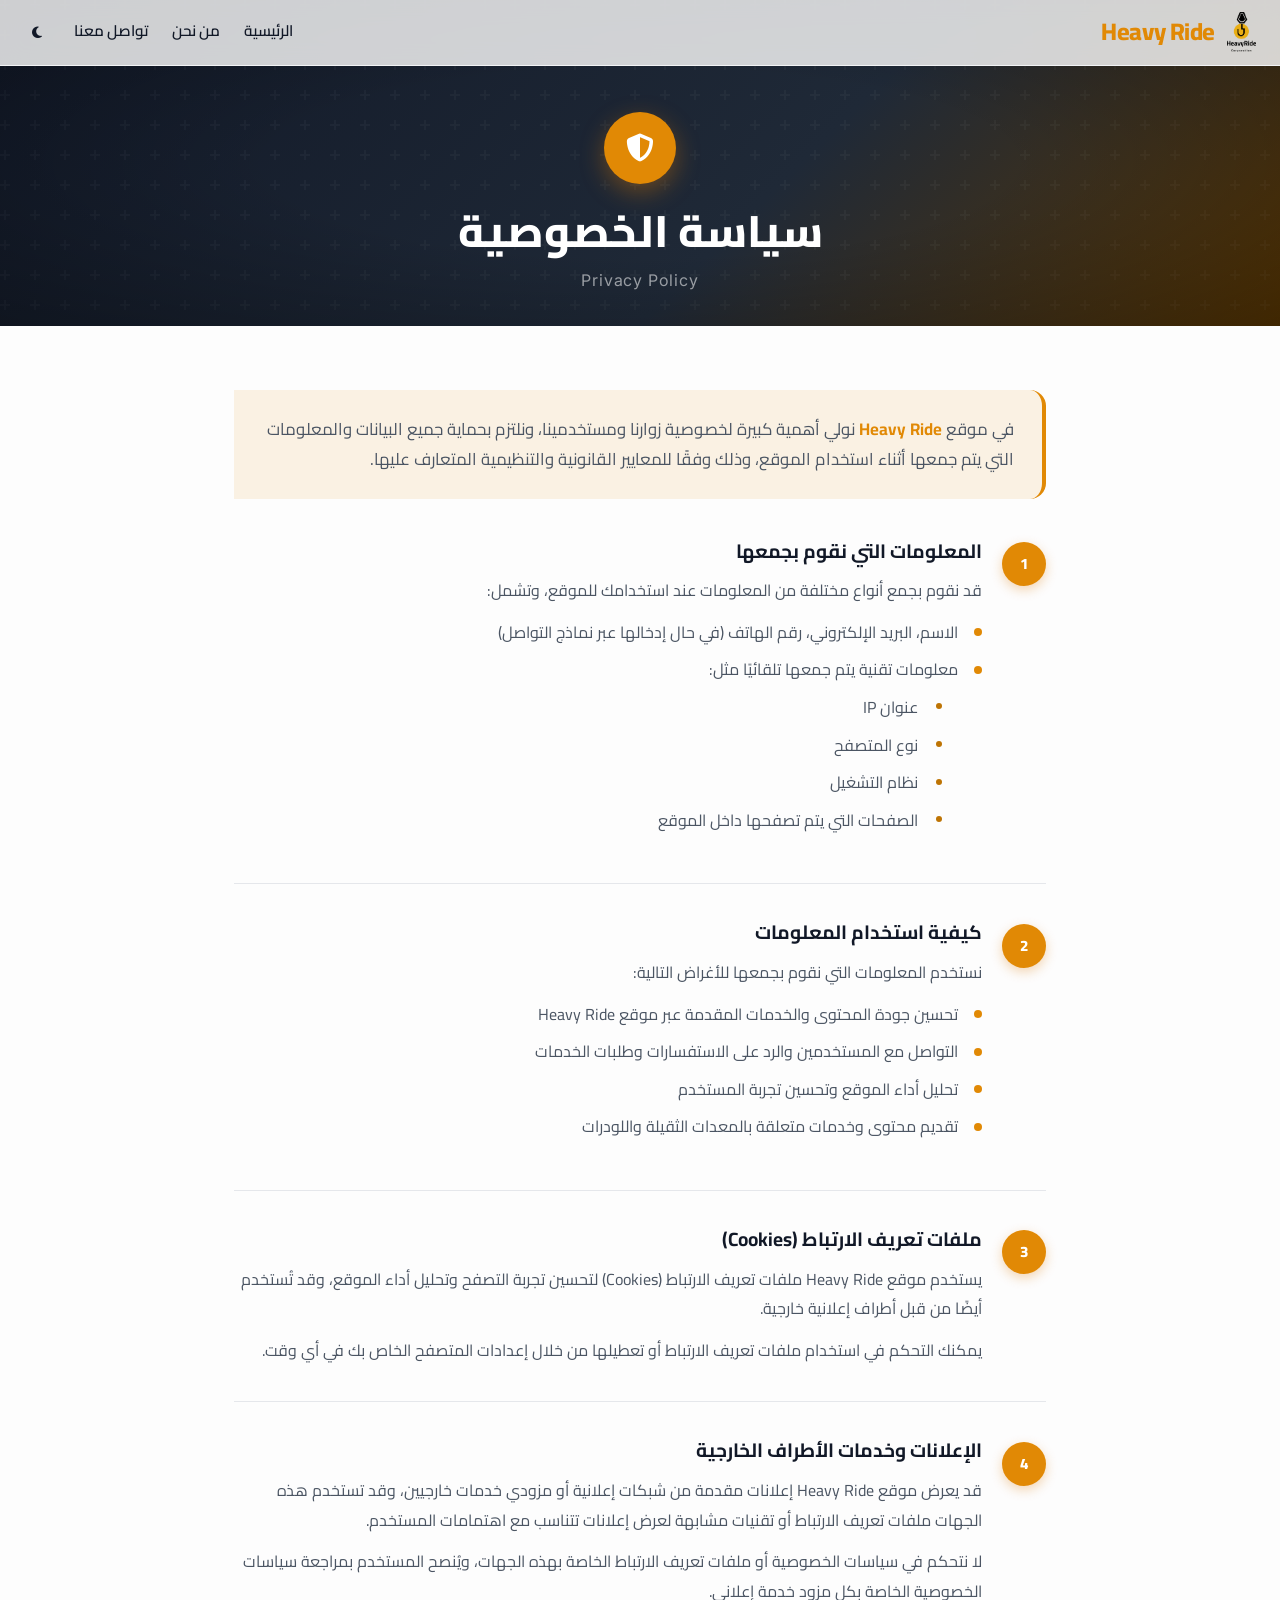
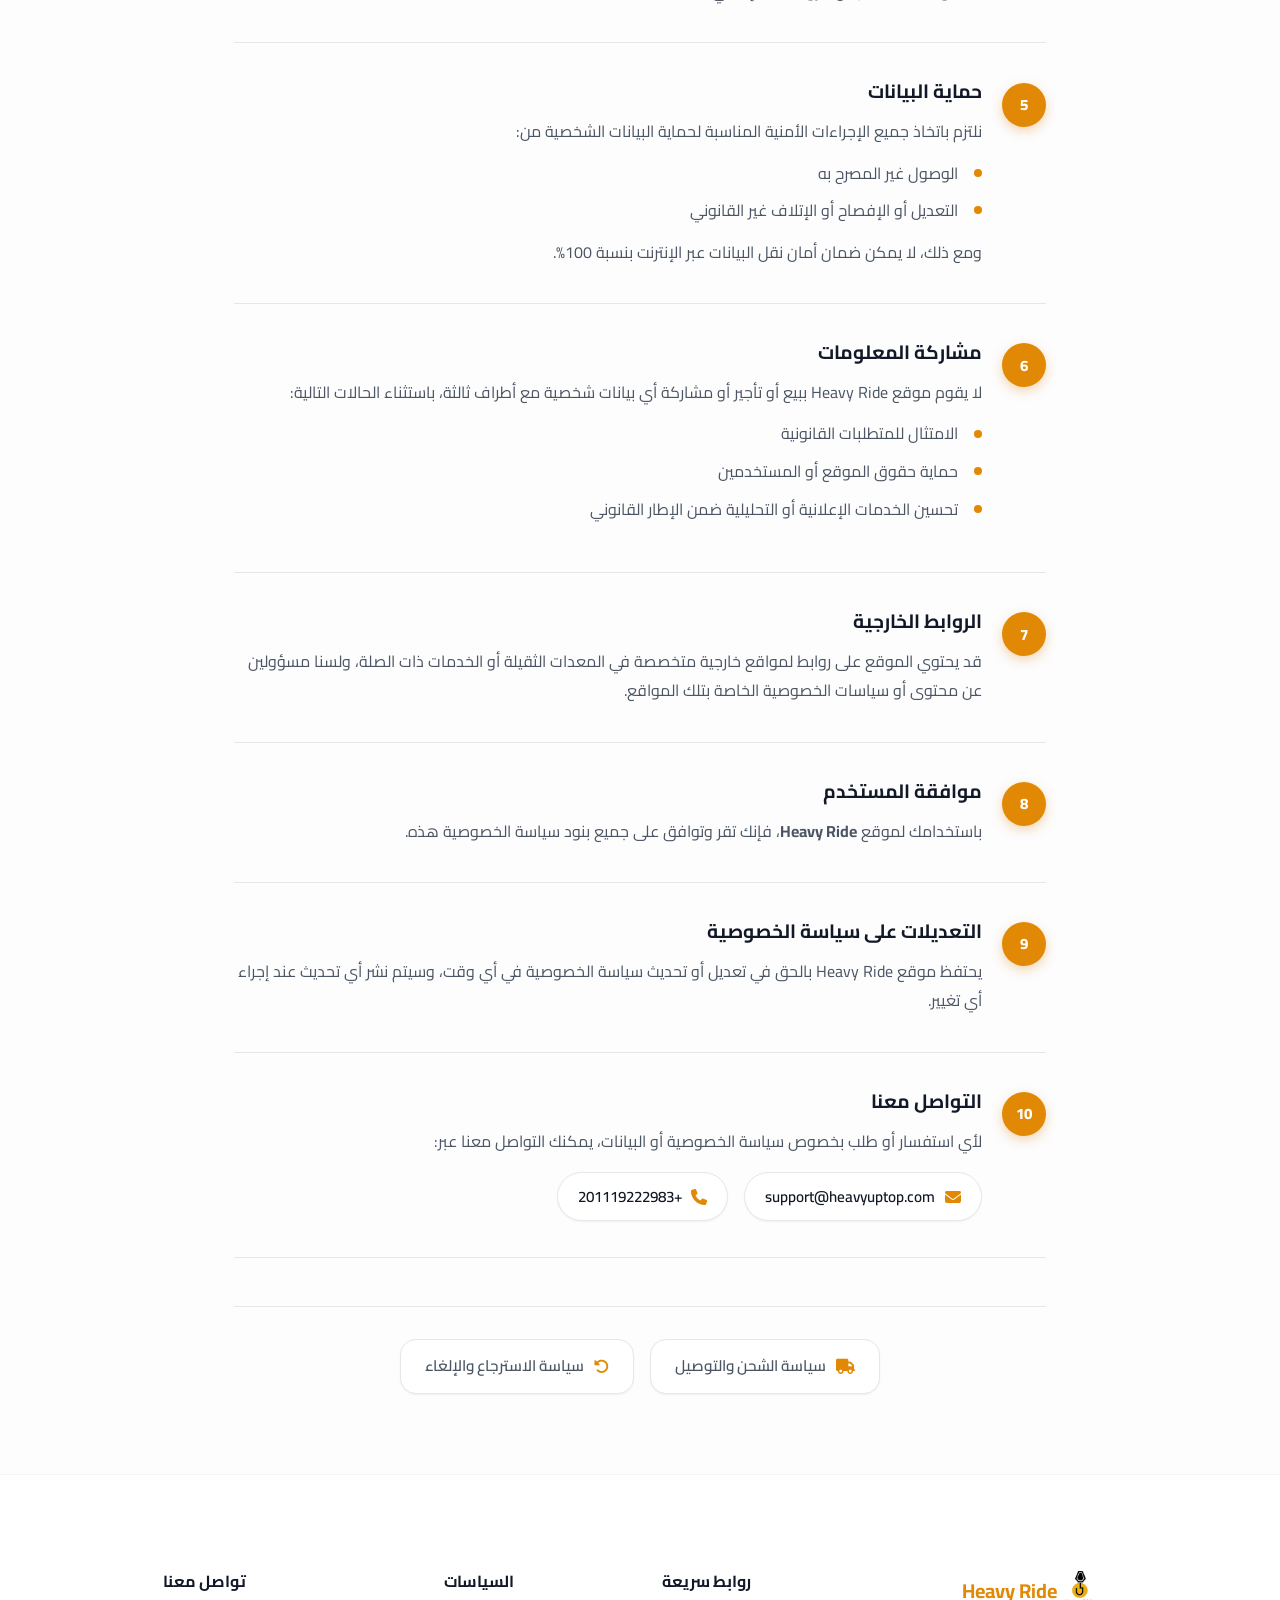
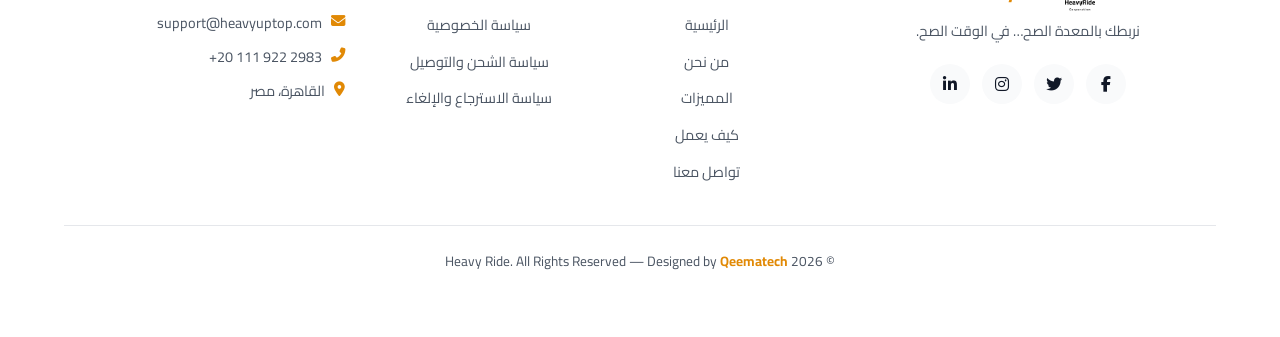
==== privacy-policy.html @ f3402e2f "update" ====
<!DOCTYPE html>
<html lang="ar" dir="rtl">

<head>
  <meta charset="UTF-8">
  <meta name="viewport" content="width=device-width, initial-scale=1.0">
  <title>سياسة الخصوصية – Heavy Ride</title>
  <meta name="description" content="سياسة الخصوصية الخاصة بمنصة Heavy Ride لتأجير المعدات الثقيلة">
  <link rel="preconnect" href="https://fonts.googleapis.com">
  <link rel="preconnect" href="https://fonts.gstatic.com" crossorigin>
  <link href="https://fonts.googleapis.com/css2?family=Cairo:wght@400;500;600;700;800&family=Inter:wght@400;500;600;700&display=swap" rel="stylesheet">
  <link rel="stylesheet" href="https://cdnjs.cloudflare.com/ajax/libs/font-awesome/6.5.1/css/all.min.css">
  <link rel="stylesheet" href="style.css">
  <link rel="stylesheet" href="policy.css">
  <script>
    (function () {
      var t = localStorage.getItem('heavy-equip-theme');
      if (t === 'dark') document.documentElement.setAttribute('data-theme', 'dark');
    })();
  </script>
</head>

<body>
  <!-- ========== Navigation ========== -->
  <header class="nav" id="nav">
    <div class="nav__container">
      <a href="index.html" class="nav__logo">
        <img src="img/logo.png" alt="Heavy Ride" class="nav__logo-img">
        <span>Heavy Ride</span>
      </a>
      <button class="nav__toggle" id="navToggle" aria-label="فتح القائمة">
        <i class="fas fa-bars"></i>
      </button>
      <nav class="nav__links" id="navLinks">
        <a href="index.html">الرئيسية</a>
        <a href="index.html#about">من نحن</a>
        <a href="index.html#contact">تواصل معنا</a>
        <button class="theme-toggle" id="themeToggle" aria-label="تبديل الوضع الليلي/النهاري">
          <i class="fas fa-moon" id="themeIcon"></i>
        </button>
      </nav>
    </div>
  </header>

  <!-- ========== Page Hero ========== -->
  <section class="policy-hero">
    <div class="policy-hero__overlay"></div>
    <div class="policy-hero__content">
      <div class="policy-hero__icon"><i class="fas fa-shield-alt"></i></div>
      <h1 class="policy-hero__title">سياسة الخصوصية</h1>
      <p class="policy-hero__subtitle">Privacy Policy</p>
    </div>
  </section>

  <!-- ========== Policy Content ========== -->
  <main class="policy-page">
    <div class="policy-container">

      <div class="policy-intro">
        <p>في موقع <strong>Heavy Ride</strong> نولي أهمية كبيرة لخصوصية زوارنا ومستخدمينا، ونلتزم بحماية جميع البيانات والمعلومات التي يتم جمعها أثناء استخدام الموقع، وذلك وفقًا للمعايير القانونية والتنظيمية المتعارف عليها.</p>
      </div>

      <div class="policy-section">
        <div class="policy-section__number">1</div>
        <div class="policy-section__body">
          <h2 class="policy-section__title">المعلومات التي نقوم بجمعها</h2>
          <p>قد نقوم بجمع أنواع مختلفة من المعلومات عند استخدامك للموقع، وتشمل:</p>
          <ul class="policy-list">
            <li>الاسم، البريد الإلكتروني، رقم الهاتف (في حال إدخالها عبر نماذج التواصل)</li>
            <li>معلومات تقنية يتم جمعها تلقائيًا مثل:
              <ul class="policy-list policy-list--sub">
                <li>عنوان IP</li>
                <li>نوع المتصفح</li>
                <li>نظام التشغيل</li>
                <li>الصفحات التي يتم تصفحها داخل الموقع</li>
              </ul>
            </li>
          </ul>
        </div>
      </div>

      <div class="policy-section">
        <div class="policy-section__number">2</div>
        <div class="policy-section__body">
          <h2 class="policy-section__title">كيفية استخدام المعلومات</h2>
          <p>نستخدم المعلومات التي نقوم بجمعها للأغراض التالية:</p>
          <ul class="policy-list">
            <li>تحسين جودة المحتوى والخدمات المقدمة عبر موقع Heavy Ride</li>
            <li>التواصل مع المستخدمين والرد على الاستفسارات وطلبات الخدمات</li>
            <li>تحليل أداء الموقع وتحسين تجربة المستخدم</li>
            <li>تقديم محتوى وخدمات متعلقة بالمعدات الثقيلة واللودرات</li>
          </ul>
        </div>
      </div>

      <div class="policy-section">
        <div class="policy-section__number">3</div>
        <div class="policy-section__body">
          <h2 class="policy-section__title">ملفات تعريف الارتباط (Cookies)</h2>
          <p>يستخدم موقع Heavy Ride ملفات تعريف الارتباط (Cookies) لتحسين تجربة التصفح وتحليل أداء الموقع، وقد تُستخدم أيضًا من قبل أطراف إعلانية خارجية.</p>
          <p>يمكنك التحكم في استخدام ملفات تعريف الارتباط أو تعطيلها من خلال إعدادات المتصفح الخاص بك في أي وقت.</p>
        </div>
      </div>

      <div class="policy-section">
        <div class="policy-section__number">4</div>
        <div class="policy-section__body">
          <h2 class="policy-section__title">الإعلانات وخدمات الأطراف الخارجية</h2>
          <p>قد يعرض موقع Heavy Ride إعلانات مقدمة من شبكات إعلانية أو مزودي خدمات خارجيين، وقد تستخدم هذه الجهات ملفات تعريف الارتباط أو تقنيات مشابهة لعرض إعلانات تتناسب مع اهتمامات المستخدم.</p>
          <p>لا نتحكم في سياسات الخصوصية أو ملفات تعريف الارتباط الخاصة بهذه الجهات، ويُنصح المستخدم بمراجعة سياسات الخصوصية الخاصة بكل مزود خدمة إعلاني.</p>
        </div>
      </div>

      <div class="policy-section">
        <div class="policy-section__number">5</div>
        <div class="policy-section__body">
          <h2 class="policy-section__title">حماية البيانات</h2>
          <p>نلتزم باتخاذ جميع الإجراءات الأمنية المناسبة لحماية البيانات الشخصية من:</p>
          <ul class="policy-list">
            <li>الوصول غير المصرح به</li>
            <li>التعديل أو الإفصاح أو الإتلاف غير القانوني</li>
          </ul>
          <p>ومع ذلك، لا يمكن ضمان أمان نقل البيانات عبر الإنترنت بنسبة 100%.</p>
        </div>
      </div>

      <div class="policy-section">
        <div class="policy-section__number">6</div>
        <div class="policy-section__body">
          <h2 class="policy-section__title">مشاركة المعلومات</h2>
          <p>لا يقوم موقع Heavy Ride ببيع أو تأجير أو مشاركة أي بيانات شخصية مع أطراف ثالثة، باستثناء الحالات التالية:</p>
          <ul class="policy-list">
            <li>الامتثال للمتطلبات القانونية</li>
            <li>حماية حقوق الموقع أو المستخدمين</li>
            <li>تحسين الخدمات الإعلانية أو التحليلية ضمن الإطار القانوني</li>
          </ul>
        </div>
      </div>

      <div class="policy-section">
        <div class="policy-section__number">7</div>
        <div class="policy-section__body">
          <h2 class="policy-section__title">الروابط الخارجية</h2>
          <p>قد يحتوي الموقع على روابط لمواقع خارجية متخصصة في المعدات الثقيلة أو الخدمات ذات الصلة، ولسنا مسؤولين عن محتوى أو سياسات الخصوصية الخاصة بتلك المواقع.</p>
        </div>
      </div>

      <div class="policy-section">
        <div class="policy-section__number">8</div>
        <div class="policy-section__body">
          <h2 class="policy-section__title">موافقة المستخدم</h2>
          <p>باستخدامك لموقع <strong>Heavy Ride</strong>، فإنك تقر وتوافق على جميع بنود سياسة الخصوصية هذه.</p>
        </div>
      </div>

      <div class="policy-section">
        <div class="policy-section__number">9</div>
        <div class="policy-section__body">
          <h2 class="policy-section__title">التعديلات على سياسة الخصوصية</h2>
          <p>يحتفظ موقع Heavy Ride بالحق في تعديل أو تحديث سياسة الخصوصية في أي وقت، وسيتم نشر أي تحديث عند إجراء أي تغيير.</p>
        </div>
      </div>

      <div class="policy-section">
        <div class="policy-section__number">10</div>
        <div class="policy-section__body">
          <h2 class="policy-section__title">التواصل معنا</h2>
          <p>لأي استفسار أو طلب بخصوص سياسة الخصوصية أو البيانات، يمكنك التواصل معنا عبر:</p>
          <div class="policy-contact">
            <a href="mailto:support@heavyuptop.com" class="policy-contact__item">
              <i class="fas fa-envelope"></i>
              <span>support@heavyuptop.com</span>
            </a>
            <a href="tel:+201119222983" class="policy-contact__item">
              <i class="fas fa-phone"></i>
              <span>+201119222983</span>
            </a>
          </div>
        </div>
      </div>

      <div class="policy-nav-links">
        <a href="shipping-policy.html" class="policy-nav-link">
          <i class="fas fa-truck"></i>
          سياسة الشحن والتوصيل
        </a>
        <a href="refund-policy.html" class="policy-nav-link">
          <i class="fas fa-undo-alt"></i>
          سياسة الاسترجاع والإلغاء
        </a>
      </div>

    </div>
  </main>

  <!-- ========== Footer ========== -->
  <footer class="footer">
    <div class="footer__container footer__container--full">
      <div class="footer__top">
        <div class="footer__brand">
          <a href="index.html" class="footer__logo">
            <img src="img/logo.png" alt="Heavy Ride" class="nav__logo-img">
            <span>Heavy Ride</span>
          </a>
          <p class="footer__tagline">نربطك بالمعدة الصح… في الوقت الصح.</p>
          <div class="footer__social">
            <a href="#" class="footer__social-link" aria-label="فيسبوك"><i class="fab fa-facebook-f"></i></a>
            <a href="#" class="footer__social-link" aria-label="تويتر"><i class="fab fa-twitter"></i></a>
            <a href="#" class="footer__social-link" aria-label="انستغرام"><i class="fab fa-instagram"></i></a>
            <a href="#" class="footer__social-link" aria-label="لينكد إن"><i class="fab fa-linkedin-in"></i></a>
          </div>
        </div>

        <div class="footer__col">
          <h4 class="footer__col-title">روابط سريعة</h4>
          <ul class="footer__col-links">
            <li><a href="index.html#hero">الرئيسية</a></li>
            <li><a href="index.html#about">من نحن</a></li>
            <li><a href="index.html#benefits">المميزات</a></li>
            <li><a href="index.html#how-it-works">كيف يعمل</a></li>
            <li><a href="index.html#contact">تواصل معنا</a></li>
          </ul>
        </div>

        <div class="footer__col">
          <h4 class="footer__col-title">السياسات</h4>
          <ul class="footer__col-links">
            <li><a href="privacy-policy.html">سياسة الخصوصية</a></li>
            <li><a href="shipping-policy.html">سياسة الشحن والتوصيل</a></li>
            <li><a href="refund-policy.html">سياسة الاسترجاع والإلغاء</a></li>
          </ul>
        </div>

        <div class="footer__col">
          <h4 class="footer__col-title">تواصل معنا</h4>
          <ul class="footer__col-links footer__col-links--contact">
            <li>
              <i class="fas fa-envelope"></i>
              <a href="mailto:support@heavyuptop.com">support@heavyuptop.com</a>
            </li>
            <li>
              <i class="fas fa-phone-alt"></i>
              <a href="tel:+201119222983" dir="ltr">+20 111 922 2983</a>
            </li>
            <li>
              <i class="fas fa-map-marker-alt"></i>
              <span>القاهرة، مصر</span>
            </li>
          </ul>
        </div>
      </div>

      <div class="footer__bottom">
        <p class="footer__copy">
          &copy; <span id="year"></span> Heavy Ride. All Rights Reserved &mdash; Designed by <a
            href="http://www.qeematech.net/" rel="dofollow" style="color: var(--primary); font-weight: 700;">Qeematech</a>
        </p>
      </div>
    </div>
  </footer>

  <script>
    document.getElementById('year').textContent = new Date().getFullYear();

    const navToggle = document.getElementById('navToggle');
    const navLinks = document.getElementById('navLinks');
    navToggle.addEventListener('click', () => navLinks.classList.toggle('nav__links--open'));

    const themeToggle = document.getElementById('themeToggle');
    const themeIcon = document.getElementById('themeIcon');
    function applyTheme(t) {
      if (t === 'dark') {
        document.documentElement.setAttribute('data-theme', 'dark');
        themeIcon.className = 'fas fa-sun';
      } else {
        document.documentElement.removeAttribute('data-theme');
        themeIcon.className = 'fas fa-moon';
      }
    }
    applyTheme(localStorage.getItem('heavy-equip-theme') || 'light');
    themeToggle.addEventListener('click', () => {
      const isDark = document.documentElement.getAttribute('data-theme') === 'dark';
      const next = isDark ? 'light' : 'dark';
      localStorage.setItem('heavy-equip-theme', next);
      applyTheme(next);
    });
  </script>
</body>

</html>
---- style.css ----
/* ============================================
   معدتك - Landing Page Styles
   Mobile First • RTL • CSS Variables • Minimalist
   ============================================ */

/* ---------- Root & Theme Variables ---------- */
:root {
  /* ── Brand System (Premium HSL) ── */
  --primary-h: 36;
  --primary-s: 96%;
  --primary-l: 45%;
  /* #D97706 equivalent */

  --primary: hsl(var(--primary-h), var(--primary-s), var(--primary-l));
  --primary-hover: hsl(var(--primary-h), var(--primary-s), 38%);
  --primary-muted: hsla(var(--primary-h), var(--primary-s), var(--primary-l), 0.1);
  --primary-light: hsl(var(--primary-h), var(--primary-s), 95%);

  --accent: #111827;
  /* Deep Slate Blue/Black */
  --bg: #fdfdfd;
  --bg-elevated: #ffffff;
  --bg-muted: #f9fafb;

  --text: #111827;
  --text-muted: #4b5563;
  --text-dim: #9ca3af;

  --border: #f3f4f6;
  --border-strong: #e5e7eb;

  /* ── Shadows (Layered for realism) ── */
  --shadow-sm: 0 1px 2px 0 rgb(0 0 0 / 0.05);
  --shadow: 0 4px 6px -1px rgb(0 0 0 / 0.1), 0 2px 4px -2px rgb(0 0 0 / 0.1);
  --shadow-md: 0 10px 15px -3px rgb(0 0 0 / 0.1), 0 4px 6px -4px rgb(0 0 0 / 0.1);
  --shadow-lg: 0 20px 25px -5px rgb(0 0 0 / 0.1), 0 8px 10px -6px rgb(0 0 0 / 0.1);
  --shadow-premium: 0 35px 60px -15px rgba(0, 0, 0, 0.1);

  --radius: 1rem;
  --radius-lg: 1.5rem;
  --radius-full: 9999px;

  --font: 'Cairo', sans-serif;
  --font-ui: 'Outfit', sans-serif;

  --transition: 0.25s cubic-bezier(0.4, 0, 0.2, 1);
  --transition-slow: 0.5s cubic-bezier(0.4, 0, 0.2, 1);
}

[data-theme="dark"] {
  --bg: #030712;
  --bg-elevated: #111827;
  --bg-muted: #1f2937;
  --text: #f9fafb;
  --text-muted: #9ca3af;
  --border: #1f2937;
  --border-strong: #374151;
  --shadow-premium: 0 35px 60px -15px rgba(0, 0, 0, 0.4);
}

/* ---------- Base ---------- */
*,
*::before,
*::after {
  box-sizing: border-box;
  margin: 0;
  padding: 0;
}

html {
  scroll-behavior: smooth;
}

body {
  font-family: var(--font);
  background-color: var(--bg);
  color: var(--text);
  line-height: 1.7;
  min-height: 100vh;
  transition: background-color var(--transition), color var(--transition);
  overflow-x: hidden;
  -webkit-font-smoothing: antialiased;
  -moz-osx-font-smoothing: grayscale;
}

h1,
h2,
h3,
h4,
h5,
h6 {
  font-family: var(--font);
  font-weight: 800;
  line-height: 1.25;
}

.font-ui {
  font-family: var(--font-ui);
}

a {
  color: inherit;
  text-decoration: none;
  transition: var(--transition);
}

button {
  font-family: inherit;
  cursor: pointer;
  border: none;
  background: none;
  transition: var(--transition);
}

img {
  max-width: 100%;
  height: auto;
  display: block;
}

/* ---------- Layout Utilities ---------- */
.section__container {
  width: 100%;
  max-width: 1200px;
  margin: 0 auto;
  padding: 0 1.25rem;
}

/* ---------- Navigation ---------- */
.nav {
  position: fixed;
  top: 0;
  right: 0;
  left: 0;
  z-index: 1000;
  background: hsla(0, 0%, 100%, 0.8);
  backdrop-filter: blur(12px);
  -webkit-backdrop-filter: blur(12px);
  border-bottom: 1px solid var(--border);
  transition: var(--transition);
}

[data-theme="dark"] .nav {
  background: hsla(222, 47%, 11%, 0.8);
}

.nav__container {
  max-width: 1280px;
  margin: 0 auto;
  padding: 0.75rem 1.5rem;
  display: flex;
  align-items: center;
  justify-content: space-between;
  gap: 1.5rem;
}

.nav__logo {
  display: inline-flex;
  align-items: center;
  gap: 0.75rem;
  font-weight: 800;
  font-size: 1.5rem;
  color: var(--primary);
  letter-spacing: -0.02em;
}

.nav__logo-img {
  height: 2.5rem;
  width: auto;
  object-fit: contain;
}

.nav__logo i {
  font-size: 1.75rem;
  filter: drop-shadow(0 2px 4px rgba(217, 119, 6, 0.2));
}

.nav__toggle {
  padding: 0.5rem;
  font-size: 1.25rem;
  color: var(--text);
  display: block;
}

.nav__links {
  position: absolute;
  top: 100%;
  right: 0;
  left: 0;
  background: var(--bg-elevated);
  padding: 1.5rem;
  display: flex;
  flex-direction: column;
  gap: 1.25rem;
  border-bottom: 1px solid var(--border);
  box-shadow: var(--shadow-lg);
  transform: translateY(-10px);
  opacity: 0;
  visibility: hidden;
  transition: 0.3s cubic-bezier(0.4, 0, 0.2, 1);
  z-index: 1000;
}

.nav__links.is-open {
  transform: translateY(0);
  opacity: 1;
  visibility: visible;
}

.nav__links a {
  font-weight: 700;
  color: var(--text);
  text-align: center;
  font-size: 1.05rem;
  padding: 0.5rem;
}

.theme-toggle {
  align-self: center;
  padding: 0.6rem 2rem;
  background: var(--bg-muted);
  border-radius: var(--radius);
  color: var(--text);
  display: flex;
  align-items: center;
  gap: 0.5rem;
  font-weight: 600;
}

/* ---------- Buttons ---------- */
.btn {
  display: inline-flex;
  align-items: center;
  justify-content: center;
  gap: 0.5rem;
  padding: 0.75rem 1.5rem;
  font-family: var(--font);
  font-weight: 600;
  font-size: 1rem;
  border-radius: var(--radius);
  transition: background var(--transition-smooth), color var(--transition), transform var(--transition), box-shadow var(--transition-smooth);
}

.btn--primary {
  background: var(--primary);
  color: #fff;
  box-shadow: var(--shadow);
}

.btn--primary:hover {
  background: var(--primary-hover);
  transform: translateY(-2px);
  box-shadow: var(--shadow-lg);
}

/* Premium CTA: bold, high-quality shadow */
.btn--premium {
  font-weight: 700;
  padding: 0.875rem 1.75rem;
  box-shadow: var(--shadow-cta);
}

.btn--premium:hover {
  box-shadow: var(--shadow-cta), var(--shadow-premium);
}

.btn--download {
  background: var(--bg-elevated);
  color: var(--primary);
  border: 2px solid var(--primary);
}

.btn--download:hover {
  background: var(--primary-muted);
  border-color: var(--primary-hover);
  color: var(--primary-hover);
}

.btn--outline {
  background: transparent;
  color: var(--primary);
  border: 2px solid var(--primary);
}

.btn--outline:hover {
  background: var(--primary-muted);
}

/* Book Equipment CTA */
.btn--book {
  font-weight: 700;
  background: var(--primary);
  color: #fff;
  box-shadow: var(--shadow-cta);
}

.btn--book:hover {
  background: var(--primary-hover);
  transform: translateY(-2px);
  box-shadow: var(--shadow-cta), var(--shadow-premium);
}

.btn--book-sm {
  padding: 0.5rem 1rem;
  font-size: 0.9rem;
  margin-top: 0.75rem;
  width: 100%;
  max-width: 120px;
}

.btn--full {
  width: 100%;
  margin-top: 0.5rem;
}

.u-anchor {
  position: absolute;
  top: 0;
  pointer-events: none;
  height: 0;
  overflow: hidden;
}

/* ============================================================
   Hero — Cinematic 3D Section (always dark)
   ============================================================ */
.hero {
  position: relative;
  min-height: 100vh;
  display: flex;
  align-items: center;
  padding: 6rem 0 5rem;
  overflow: hidden;
  /* Always dark — the 3D canvas lives here */
  background: radial-gradient(ellipse at 60% 40%, #0d2137 0%, #090f1a 60%, #000508 100%);
}

/* Full-section Three.js canvas */
.hero__canvas {
  position: absolute;
  inset: 0;
  width: 100%;
  height: 100%;
  pointer-events: none;
  z-index: 0;
}

/* Gradient overlay: keeps text legible over 3D scene */
.hero__overlay {
  position: absolute;
  inset: 0;
  background:
    linear-gradient(to left, transparent 40%, rgba(0, 5, 8, 0.75) 100%),
    linear-gradient(to top, rgba(0, 5, 8, 0.5) 0%, transparent 40%);
  pointer-events: none;
  z-index: 2;
  /* above particles (1), below content (3) */
}

/* Container sits above everything */
.hero__container {
  position: relative;
  z-index: 3;
  width: 100%;
  max-width: 1200px;
  margin: 0 auto;
  padding: 0 1.25rem;
  display: grid;
  grid-template-columns: 1fr;
  gap: 3rem;
  align-items: center;
}

/* ── Content ── */
.hero__content {
  text-align: center;
}

/* Pill badge */
.hero__badge {
  display: inline-flex;
  align-items: center;
  gap: 0.45rem;
  padding: 0.4rem 1rem;
  background: rgba(245, 158, 11, 0.12);
  color: #F59E0B;
  border: 1px solid rgba(245, 158, 11, 0.30);
  border-radius: 2rem;
  font-size: 0.82rem;
  font-weight: 600;
  margin-bottom: 1.25rem;
  backdrop-filter: blur(6px);
  letter-spacing: 0.01em;
}

.hero__title {
  font-size: clamp(2rem, 5.5vw, 3.25rem);
  font-weight: 800;
  line-height: 1.2;
  margin-bottom: 1rem;
  color: #f1f5f9;
}

/* Gradient animated text */
.hero__highlight {
  background: linear-gradient(120deg, #F59E0B 0%, #D97706 40%, #FBBF24 100%);
  -webkit-background-clip: text;
  -webkit-text-fill-color: transparent;
  background-clip: text;
  background-size: 200%;
  animation: gradShift 4s ease-in-out infinite alternate;
}

@keyframes gradShift {
  from {
    background-position: 0% 50%;
  }

  to {
    background-position: 100% 50%;
  }
}

.hero__subtitle {
  font-size: 1rem;
  color: #94a3b8;
  max-width: 440px;
  margin: 0 auto 1.75rem;
  line-height: 1.75;
}

.hero__cta {
  display: flex;
  flex-wrap: wrap;
  gap: 1.25rem;
  justify-content: center;
  margin-bottom: 3rem;
  width: 100%;
}

.hero__cta .btn {
  flex: 1;
  min-width: 200px;
  max-width: 240px;
}

@media (max-width: 480px) {
  .hero__cta .btn {
    max-width: 100%;
  }
}

/* Glass / outline button for hero */
.btn--glass {
  display: inline-flex;
  align-items: center;
  justify-content: center;
  gap: 0.5rem;
  padding: 0.875rem 1.75rem;
  font-family: var(--font);
  font-weight: 600;
  font-size: 1rem;
  border-radius: var(--radius);
  background: rgba(255, 255, 255, 0.08);
  color: #f1f5f9;
  border: 1px solid rgba(255, 255, 255, 0.18);
  backdrop-filter: blur(8px);
  transition: background var(--transition-smooth), border-color var(--transition), transform var(--transition);
}

.btn--glass:hover {
  background: rgba(255, 255, 255, 0.14);
  border-color: rgba(245, 158, 11, 0.55);
  transform: translateY(-2px);
}

/* Stats row */
.hero__stats {
  display: inline-flex;
  align-items: center;
  gap: 1.25rem;
  padding: 1rem 1.5rem;
  background: rgba(255, 255, 255, 0.04);
  border: 1px solid rgba(255, 255, 255, 0.08);
  border-radius: var(--radius-lg);
  backdrop-filter: blur(6px);
}

.hero__stat {
  display: flex;
  flex-direction: column;
  align-items: center;
}

.hero__stat-num {
  font-size: 1.35rem;
  font-weight: 800;
  color: #f1f5f9;
  line-height: 1;
  font-family: var(--font-ui);
}

.hero__stat-label {
  font-size: 0.75rem;
  color: #64748b;
  margin-top: 0.2rem;
}

.hero__stat-div {
  width: 1px;
  height: 2rem;
  background: rgba(255, 255, 255, 0.12);
}

/* ── Visual / Phone side ── */
.hero__visual {
  display: flex;
  justify-content: center;
  align-items: center;
  position: relative;
  /* extra space for floating badges */
  padding: 2.5rem 3rem;
}

/* Ambient glow disc behind the phone */
.phone-glow {
  position: absolute;
  width: 320px;
  height: 320px;
  border-radius: 50%;
  background: radial-gradient(circle, rgba(245, 158, 11, 0.20) 0%, transparent 70%);
  filter: blur(24px);
  pointer-events: none;
  animation: glowPulse 4s ease-in-out infinite;
}

@keyframes glowPulse {

  0%,
  100% {
    opacity: 0.7;
    transform: scale(1);
  }

  50% {
    opacity: 1;
    transform: scale(1.12);
  }
}

/* ══ Phone mockup ══ */
.phone-mockup--3d {
  animation: float3d 6s ease-in-out infinite;
  position: relative;
  z-index: 2;
}

@keyframes float3d {
  0% {
    transform: translateY(0) rotateZ(-1.5deg) rotateY(0deg);
  }

  33% {
    transform: translateY(-14px) rotateZ(0deg) rotateY(3deg);
  }

  66% {
    transform: translateY(-8px) rotateZ(1.5deg) rotateY(-2deg);
  }

  100% {
    transform: translateY(0) rotateZ(-1.5deg) rotateY(0deg);
  }
}

/* Side-button decorations */
.phone-mockup__shell {
  position: relative;
  display: inline-block;
}

.phone-mockup__btn {
  position: absolute;
  background: rgba(255, 255, 255, 0.12);
  border-radius: 2px;
}

.phone-mockup__btn--vol-up {
  width: 3px;
  height: 28px;
  left: -3px;
  top: 90px;
  border-radius: 2px 0 0 2px;
}

.phone-mockup__btn--vol-down {
  width: 3px;
  height: 28px;
  left: -3px;
  top: 126px;
  border-radius: 2px 0 0 2px;
}

.phone-mockup__btn--power {
  width: 3px;
  height: 38px;
  right: -3px;
  top: 105px;
  border-radius: 0 2px 2px 0;
}

/* Main phone frame */
.phone-mockup__frame {
  width: 240px;
  height: 490px;
  background: rgba(13, 20, 38, 0.9);
  border-radius: 2.5rem;
  padding: 0 6px 8px;
  border: 1.5px solid rgba(245, 158, 11, 0.30);
  box-shadow:
    0 0 0 1px rgba(255, 255, 255, 0.06),
    0 30px 60px rgba(0, 0, 0, 0.7),
    0 0 40px rgba(245, 158, 11, 0.10),
    inset 0 1px 0 rgba(255, 255, 255, 0.08);
  display: flex;
  flex-direction: column;
  overflow: hidden;
}

/* Notch */
.phone-mockup__notch {
  width: 100px;
  height: 22px;
  background: #060c18;
  border-radius: 0 0 1rem 1rem;
  margin: 0 auto 4px;
  display: flex;
  align-items: center;
  justify-content: center;
  gap: 6px;
  flex-shrink: 0;
}

.phone-mockup__speaker {
  width: 28px;
  height: 3px;
  background: rgba(255, 255, 255, 0.12);
  border-radius: 2px;
}

.phone-mockup__camera {
  width: 7px;
  height: 7px;
  background: #1a2540;
  border-radius: 50%;
  border: 1px solid rgba(255, 255, 255, 0.08);
}

.phone-mockup__screen {
  flex: 1;
  border-radius: 0 0 2rem 2rem;
  overflow: hidden;
  background: #0b1221;
}

/* Real screenshot inside hero phone */
.phone-screen-img {
  width: 100%;
  height: 100%;
  object-fit: cover;
  object-position: top center;
  display: block;
}

/* Home bar */
.phone-mockup__bar {
  width: 80px;
  height: 4px;
  background: rgba(255, 255, 255, 0.18);
  border-radius: 2px;
  margin: 6px auto 0;
  flex-shrink: 0;
}

/* ══ App UI inside phone ══ */
.app-ui {
  padding: 10px 10px 6px;
  height: 100%;
  overflow: hidden;
  font-family: var(--font-ui);
  display: flex;
  flex-direction: column;
  gap: 7px;
  color: #f1f5f9;
}

.app-ui__header {
  display: flex;
  align-items: center;
  justify-content: space-between;
}

.app-ui__header-info {
  display: flex;
  flex-direction: column;
}

.app-ui__greeting {
  font-size: 0.7rem;
  color: #64748b;
}

.app-ui__tagline {
  font-size: 0.85rem;
  font-weight: 700;
  color: #f1f5f9;
}

.app-ui__avatar {
  width: 28px;
  height: 28px;
  border-radius: 50%;
  background: rgba(245, 158, 11, 0.15);
  display: flex;
  align-items: center;
  justify-content: center;
  font-size: 0.75rem;
  color: #F59E0B;
}

.app-ui__search {
  display: flex;
  align-items: center;
  gap: 6px;
  background: rgba(255, 255, 255, 0.06);
  border: 1px solid rgba(255, 255, 255, 0.08);
  border-radius: 8px;
  padding: 6px 8px;
  font-size: 0.68rem;
  color: #475569;
}

.app-ui__search i {
  font-size: 0.6rem;
}

.app-ui__cats {
  display: flex;
  gap: 5px;
}

.app-ui__cat {
  display: flex;
  flex-direction: column;
  align-items: center;
  gap: 3px;
  flex: 1;
  padding: 5px 2px;
  border-radius: 8px;
  background: rgba(255, 255, 255, 0.04);
  border: 1px solid rgba(255, 255, 255, 0.06);
  font-size: 0.58rem;
  color: #64748b;
  cursor: pointer;
}

.app-ui__cat i {
  font-size: 0.75rem;
}

.app-ui__cat--active {
  background: rgba(245, 158, 11, 0.18);
  border-color: rgba(245, 158, 11, 0.35);
  color: #F59E0B;
}

.app-ui__section-lbl {
  font-size: 0.68rem;
  font-weight: 700;
  color: #94a3b8;
  padding: 0 1px;
}

.app-ui__card {
  display: flex;
  align-items: center;
  gap: 8px;
  padding: 7px 8px;
  background: rgba(255, 255, 255, 0.04);
  border: 1px solid rgba(255, 255, 255, 0.07);
  border-radius: 10px;
  flex-shrink: 0;
}

.app-ui__card-img {
  width: 32px;
  height: 32px;
  border-radius: 8px;
  display: flex;
  align-items: center;
  justify-content: center;
  font-size: 0.9rem;
  flex-shrink: 0;
}

.app-ui__card-img--1 {
  background: rgba(217, 119, 6, 0.2);
  color: #F59E0B;
}

.app-ui__card-img--2 {
  background: rgba(180, 83, 9, 0.15);
  color: #FBBF24;
}

.app-ui__card-body {
  flex: 1;
  display: flex;
  flex-direction: column;
  gap: 2px;
}

.app-ui__card-name {
  font-size: 0.65rem;
  font-weight: 600;
  color: #f1f5f9;
}

.app-ui__card-price {
  font-size: 0.62rem;
  font-weight: 700;
  color: #F59E0B;
  font-family: var(--font-ui);
}

.app-ui__card-price em {
  font-style: normal;
  font-weight: 400;
  color: #475569;
  font-size: 0.58rem;
}

.app-ui__card-btn {
  padding: 4px 8px;
  background: linear-gradient(135deg, #D97706, #F59E0B);
  color: #fff;
  border: none;
  border-radius: 6px;
  font-family: var(--font);
  font-size: 0.6rem;
  font-weight: 700;
  cursor: pointer;
  white-space: nowrap;
}

/* ══ Floating notification badges ══ */
.phone-badge {
  position: absolute;
  display: flex;
  align-items: center;
  gap: 8px;
  padding: 8px 12px;
  background: rgba(13, 20, 38, 0.85);
  backdrop-filter: blur(12px);
  border: 1px solid rgba(255, 255, 255, 0.1);
  border-radius: 12px;
  box-shadow: 0 8px 24px rgba(0, 0, 0, 0.4);
  color: #f1f5f9;
  white-space: nowrap;
  z-index: 3;
}

.phone-badge i {
  font-size: 1rem;
}

.phone-badge div {
  display: flex;
  flex-direction: column;
}

.phone-badge strong {
  font-size: 0.75rem;
  font-weight: 700;
  line-height: 1.2;
}

.phone-badge span {
  font-size: 0.65rem;
  color: #64748b;
}

.phone-badge--rating {
  top: 0.5rem;
  right: -0.5rem;
  animation: badgeFloat 4s ease-in-out infinite;
}

.phone-badge--rating i {
  color: #fbbf24;
}

.phone-badge--booked {
  bottom: 1rem;
  left: -0.5rem;
  animation: badgeFloat 4s ease-in-out 2s infinite;
}

.phone-badge--booked i {
  color: #22c55e;
}

@keyframes badgeFloat {

  0%,
  100% {
    transform: translateY(0);
  }

  50% {
    transform: translateY(-6px);
  }
}

/* Scroll indicator */
.hero__scroll {
  position: absolute;
  bottom: 1.5rem;
  left: 50%;
  transform: translateX(-50%);
  z-index: 3;
}

.hero__scroll-mouse {
  width: 22px;
  height: 36px;
  border: 2px solid rgba(255, 255, 255, 0.2);
  border-radius: 11px;
  display: flex;
  justify-content: center;
  padding-top: 5px;
}

.hero__scroll-dot {
  width: 4px;
  height: 8px;
  background: rgba(245, 158, 11, 0.85);
  border-radius: 2px;
  animation: scrollBounce 1.8s ease-in-out infinite;
}

@keyframes scrollBounce {

  0%,
  100% {
    transform: translateY(0);
    opacity: 1;
  }

  80% {
    transform: translateY(10px);
    opacity: 0;
  }
}

/* ---------- Hero Info Bar Responsive ---------- */
.hero__info-bar {
  margin-top: 3rem;
  display: flex;
  flex-wrap: wrap;
  justify-content: center;
  background: hsla(0, 0%, 100%, 0.04);
  backdrop-filter: blur(12px);
  -webkit-backdrop-filter: blur(12px);
  border: 1px solid rgba(255, 255, 255, 0.08);
  padding: 1.25rem 1.75rem;
  border-radius: 1.5rem;
  gap: 1.75rem;
  width: fit-content;
  margin-left: auto;
  margin-right: auto;
}

[data-theme="dark"] .hero__info-bar {
  background: rgba(17, 24, 39, 0.45);
}

.info-item {
  display: flex;
  flex-direction: column;
  align-items: center;
  gap: 0.15rem;
}

.info-item__val {
  font-family: var(--font-ui);
  font-size: 1.65rem;
  font-weight: 850;
  color: var(--primary);
  line-height: 1;
  letter-spacing: -0.02em;
}

.info-item__lab {
  font-size: 0.75rem;
  color: var(--text-muted);
  font-weight: 700;
  white-space: nowrap;
}

.info-item__spacer {
  display: none;
}

@media (min-width: 480px) {
  .info-item__spacer {
    display: block;
    width: 1px;
    height: 1.5rem;
    background: rgba(255, 255, 255, 0.1);
  }

  .info-item {
    flex: initial;
  }
}

/* ---------- Section Titles & Headers ---------- */
.section__header {
  text-align: center;
  max-width: 700px;
  margin: 0 auto 3.5rem;
}

.section__tag {
  display: inline-block;
  padding: 0.35rem 1rem;
  background: var(--primary-muted);
  color: var(--primary);
  font-size: 0.8rem;
  font-weight: 700;
  border-radius: 2rem;
  margin-bottom: 0.75rem;
  text-transform: uppercase;
  letter-spacing: 0.05em;
}

.section__title {
  font-size: clamp(1.75rem, 5vw, 2.5rem);
  font-weight: 800;
  color: var(--text);
  margin-bottom: 1rem;
  line-height: 1.2;
}

.section__subtitle {
  color: var(--text-muted);
  font-size: 1.05rem;
  line-height: 1.6;
}

.u-text-primary {
  color: var(--primary);
}

.u-text-right {
  text-align: right;
}

/* ---------- Categories (Cards) ---------- */
.categories {
  padding: 6rem 0;
}

.categories__grid {
  display: grid;
  grid-template-columns: 1fr;
  gap: 2rem;
}

.card {
  background: var(--bg-elevated);
  border: 1px solid var(--border);
  border-radius: var(--radius-lg);
  padding: 2rem;
  text-align: center;
  transition: transform var(--transition-smooth), box-shadow var(--transition), border-color var(--transition);
  box-shadow: var(--shadow);
  position: relative;
  overflow: hidden;
  display: flex;
  flex-direction: column;
  align-items: center;
}

.card:hover {
  transform: translateY(-8px);
  box-shadow: var(--shadow-premium);
  border-color: var(--primary);
}

.card__visual {
  position: relative;
  margin-bottom: 1.5rem;
  z-index: 1;
}

.card__icon {
  width: 4rem;
  height: 4rem;
  display: flex;
  align-items: center;
  justify-content: center;
  background: var(--primary-muted);
  color: var(--primary);
  border-radius: 1.25rem;
  font-size: 1.75rem;
  transition: transform var(--transition);
}

.card:hover .card__icon {
  transform: scale(1.1) rotate(5deg);
}

.card__glow {
  position: absolute;
  top: 50%;
  left: 50%;
  transform: translate(-50%, -50%);
  width: 120%;
  height: 120%;
  background: radial-gradient(circle, var(--primary-muted) 0%, transparent 70%);
  opacity: 0;
  transition: opacity 0.4s ease;
  z-index: -1;
}

.card:hover .card__glow {
  opacity: 0.6;
}

.card__title {
  font-size: 1.35rem;
  font-weight: 700;
  margin-bottom: 0.75rem;
  color: var(--text);
}

.card__text {
  font-size: 0.95rem;
  color: var(--text-muted);
  line-height: 1.6;
  margin-bottom: 1.5rem;
}

/* ---------- Benefits Section ---------- */
.benefits {
  padding: 8rem 0;
  background: var(--bg-muted);
  overflow: hidden;
  position: relative;
}

.benefits__grid {
  display: grid;
  grid-template-columns: 1fr;
  gap: 2rem;
  margin-top: 4rem;
}

.benefit-card {
  background: var(--bg-elevated);
  padding: 3rem 2.5rem;
  border-radius: 2.5rem;
  border: 1px solid var(--border);
  box-shadow: var(--shadow);
  transition: var(--transition-slow);
  display: flex;
  flex-direction: column;
  gap: 1.5rem;
  position: relative;
  z-index: 1;
  overflow: hidden;
  text-align: right;
}

.benefit-card:hover {
  transform: translateY(-12px);
  box-shadow: var(--shadow-premium);
  border-color: var(--primary);
}

.benefit-card__icon {
  width: 4.5rem;
  height: 4.5rem;
  background: var(--primary-muted);
  color: var(--primary);
  border-radius: 1.5rem;
  display: flex;
  align-items: center;
  justify-content: center;
  font-size: 2rem;
  transition: transform 0.6s cubic-bezier(0.175, 0.885, 0.32, 1.275);
}

.benefit-card:hover .benefit-card__icon {
  transform: scale(1.1) rotate(5deg);
  background: var(--primary);
  color: #fff;
}

.benefit-card h3 {
  font-size: 1.5rem;
  font-weight: 800;
  color: var(--text);
  margin-bottom: 0.5rem;
}

.benefit-card p {
  font-size: 1.05rem;
  color: var(--text-muted);
  line-height: 1.7;
}

/* Responsive grid for benefits */
@media (min-width: 768px) {
  .benefits__grid {
    grid-template-columns: repeat(3, 1fr);
  }
}



@keyframes floatImg {

  0%,
  100% {
    transform: translateY(0);
  }

  50% {
    transform: translateY(-20px);
  }
}

/* ---------- How It Works (Steps) ---------- */
.how-it-works {
  padding: 6rem 0;
}

.steps {
  display: grid;
  grid-template-columns: 1fr;
  gap: 2.5rem;
  max-width: 1000px;
  margin: 0 auto;
}

.step {
  position: relative;
  text-align: center;
  padding: 2.5rem 1.5rem;
  background: var(--bg-elevated);
  border-radius: var(--radius-lg);
  border: 1px solid var(--border);
  box-shadow: var(--shadow);
  transition: transform 0.3s ease;
}

.step:hover {
  transform: scale(1.02);
}

.step__number {
  position: absolute;
  top: -1rem;
  right: 50%;
  transform: translateX(50%);
  width: 2.5rem;
  height: 2.5rem;
  background: var(--primary);
  color: #fff;
  font-weight: 800;
  font-size: 1rem;
  border-radius: 50%;
  display: flex;
  align-items: center;
  justify-content: center;
  box-shadow: 0 4px 10px rgba(217, 119, 6, 0.3);
}

.step__icon {
  width: 4.5rem;
  height: 4.5rem;
  margin: 0 auto 1.25rem;
  display: flex;
  align-items: center;
  justify-content: center;
  background: var(--primary-muted);
  color: var(--primary);
  border-radius: 50%;
  font-size: 1.75rem;
}

.step__title {
  font-size: 1.25rem;
  font-weight: 700;
  margin-bottom: 0.75rem;
}

.step__text {
  font-size: 0.95rem;
  color: var(--text-muted);
}

.app-screens {
  padding: 6rem 0;
  overflow: hidden;
  /* Prevent leaking screens outside section */
  position: relative;
}

.screens-swiper {
  width: 100%;
  padding: 5rem 0 6rem;
  overflow: visible;
  /* Needed for 3D depth but contained by parent hidden overflow */
  perspective: 1200px;
  /* Essential for 3D depth */
}

.swiper-slide {
  width: 250px;
  /* Fixed width works better for 3D perspective */
  display: flex;
  justify-content: center;
  transition: opacity 0.3s ease;
}

.swiper-slide:not(.swiper-slide-active) {
  opacity: 0.6;
  /* Dim side slides for focus */
}

.swiper-slide-active .screen-card__device {
  box-shadow: 0 25px 50px -12px rgba(217, 119, 6, 0.4), var(--shadow-premium);
  border-color: var(--primary);
}

.screen-card {
  width: 100%;
}

.screen-card__device {
  width: 100%;
  aspect-ratio: 9/19;
  max-height: 420px;
  background: var(--bg-elevated);
  border-radius: 2rem;
  padding: 0.5rem;
  border: 4px solid var(--accent);
  /* Premium frame look */
  box-shadow: var(--shadow-lg);
  position: relative;
  overflow: hidden;
  transition: var(--transition-smooth);
}

/* Pagination Styling */
.swiper-pagination-bullet {
  background: var(--text-muted);
  opacity: 0.3;
}

.swiper-pagination-bullet-active {
  background: var(--primary);
  opacity: 1;
  width: 24px;
  border-radius: 4px;
}

/* Navigation Buttons Styles */
.swiper-button-next,
.swiper-button-prev {
  color: var(--primary);
  background: var(--bg-elevated);
  width: 44px;
  height: 44px;
  border-radius: 50%;
  box-shadow: var(--shadow);
  border: 1px solid var(--border);
  transition: var(--transition);
}

.swiper-button-next:after,
.swiper-button-prev:after {
  font-size: 1.25rem;
  font-weight: bold;
}

.swiper-button-next:hover,
.swiper-button-prev:hover {
  background: var(--primary);
  color: #fff;
  border-color: var(--primary);
  box-shadow: var(--shadow-lg);
}

.swiper-button-next {
  right: 10px;
}

.swiper-button-prev {
  left: 10px;
}

@media (max-width: 640px) {

  .swiper-button-next,
  .swiper-button-prev {
    display: none;
    /* Hide on mobile for cleaner look */
  }
}

.screen-card__placeholder {
  width: 100%;
  height: 100%;
  border-radius: 1.2rem;
  display: flex;
  flex-direction: column;
  align-items: center;
  justify-content: center;
  gap: 0.5rem;
  font-size: 0.85rem;
  color: var(--text-muted);
}

.screen-card__placeholder i {
  font-size: 2rem;
  opacity: 0.7;
}

.screen-card__placeholder--1 {
  background: linear-gradient(160deg, var(--primary-muted), var(--bg-muted));
}

.screen-card__placeholder--2 {
  background: linear-gradient(160deg, var(--bg-muted), var(--primary-muted));
}

.screen-card__placeholder--3 {
  background: linear-gradient(160deg, var(--primary-muted), var(--bg-muted));
}

/* Real app screenshot inside screen card */
.screen-img {
  width: 100%;
  height: 100%;
  object-fit: cover;
  object-position: top center;
  border-radius: 1.2rem;
  display: block;
}

/* Label below each screen */
.screen-card__label {
  text-align: center;
  margin-top: 0.6rem;
  font-size: 0.82rem;
  font-weight: 600;
  color: var(--text-muted);
}

.screen-card--tilt {
  transform-style: preserve-3d;
}

/* ---------- Footer ---------- */
.footer {
  padding: 2.5rem 1.25rem;
  background: var(--bg-elevated);
  border-top: 1px solid var(--border);
  text-align: center;
}

.footer__container {
  max-width: 1200px;
  margin: 0 auto;
}

.footer__logo {
  display: inline-flex;
  align-items: center;
  gap: 0.5rem;
  font-weight: 700;
  font-size: 1.25rem;
  color: var(--primary);
  margin-bottom: 0.5rem;
}

.footer__logo i {
  font-size: 1.5rem;
}

.footer__tagline {
  font-size: 0.9rem;
  color: var(--text-muted);
  margin-bottom: 1.25rem;
}

.footer__social {
  display: flex;
  justify-content: center;
  gap: 1rem;
  margin-bottom: 1.25rem;
}

.footer__social-link {
  width: 2.5rem;
  height: 2.5rem;
  display: flex;
  align-items: center;
  justify-content: center;
  background: var(--bg-muted);
  color: var(--text);
  border-radius: 50%;
  font-size: 1rem;
  transition: background var(--transition), color var(--transition);
}

.footer__social-link:hover {
  background: var(--primary);
  color: #fff;
}

.footer__copy {
  font-size: 0.85rem;
  color: var(--text-muted);
}

/* ---------- Book Equipment Modal ---------- */
.modal {
  position: fixed;
  inset: 0;
  z-index: 2000;
  display: flex;
  align-items: center;
  justify-content: center;
  padding: 1rem;
  opacity: 0;
  visibility: hidden;
  transition: opacity var(--transition-smooth), visibility var(--transition-smooth);
}

.modal.is-open {
  opacity: 1;
  visibility: visible;
}

.modal__backdrop {
  position: absolute;
  inset: 0;
  background: rgba(0, 0, 0, 0.5);
  backdrop-filter: blur(4px);
}

.modal__box {
  position: relative;
  width: 100%;
  max-width: 440px;
  max-height: 90vh;
  overflow-y: auto;
  background: var(--bg-elevated);
  border-radius: var(--radius-lg);
  padding: 2rem;
  box-shadow: var(--shadow-premium);
  border: 1px solid var(--border);
  transform: scale(0.95);
  transition: transform var(--transition-smooth);
}

.modal.is-open .modal__box {
  transform: scale(1);
}

.modal__close {
  position: absolute;
  top: 1rem;
  inset-inline-start: 1rem;
  width: 2.5rem;
  height: 2.5rem;
  display: flex;
  align-items: center;
  justify-content: center;
  color: var(--text-muted);
  border-radius: var(--radius);
  transition: background var(--transition), color var(--transition);
}

.modal__close:hover {
  background: var(--bg-muted);
  color: var(--text);
}

.modal__title {
  font-size: 1.5rem;
  font-weight: 700;
  margin-bottom: 0.25rem;
  color: var(--text);
}

.modal__subtitle {
  font-size: 0.9rem;
  color: var(--text-muted);
  margin-bottom: 1.5rem;
}

/* ---------- Book Form (premium) ---------- */
.book-form {
  display: flex;
  flex-direction: column;
  gap: 1rem;
}

.book-form__group {
  display: flex;
  flex-direction: column;
  gap: 0.35rem;
}

.book-form__label {
  font-size: 0.9rem;
  font-weight: 600;
  color: var(--text);
  font-family: var(--font-ui);
}

.book-form__input {
  width: 100%;
  padding: 0.75rem 1rem;
  font-family: var(--font);
  font-size: 1rem;
  color: var(--text);
  background: var(--bg);
  border: 2px solid var(--border);
  border-radius: var(--radius);
  transition: border-color var(--transition), box-shadow var(--transition);
}

.book-form__input:focus {
  outline: none;
  border-color: var(--primary);
  box-shadow: 0 0 0 3px var(--primary-muted);
}

.book-form__input::placeholder {
  color: var(--text-muted);
}

.book-form__input--area {
  resize: vertical;
  min-height: 80px;
}

.book-form__row {
  display: grid;
  grid-template-columns: 1fr 1fr;
  gap: 1rem;
}

/* ---------- CTA Banner ---------- */
.cta-banner {
  padding: 4rem 1.25rem;
}

.cta-banner__box {
  max-width: 1100px;
  margin: 0 auto;
  background: linear-gradient(135deg, var(--accent) 0%, #0d0d1a 100%);
  border-radius: 2.5rem;
  padding: 3rem 2.5rem;
  display: grid;
  grid-template-columns: 1fr;
  gap: 2.5rem;
  align-items: center;
  text-align: center;
  overflow: hidden;
  position: relative;
  box-shadow: var(--shadow-premium);
}

.cta-banner__title {
  font-size: 2.25rem;
  font-weight: 800;
  color: #fff;
  margin-bottom: 1rem;
  line-height: 1.2;
}

.cta-banner__text {
  font-size: 1.1rem;
  color: rgba(255, 255, 255, 0.7);
  margin-bottom: 2.5rem;
  line-height: 1.6;
}

.cta-banner__buttons {
  display: flex;
  flex-wrap: wrap;
  gap: 1.25rem;
  justify-content: center;
}

.btn--white {
  background: #fff;
  color: var(--accent);
  box-shadow: 0 4px 12px rgba(0, 0, 0, 0.1);
}

.btn--white:hover {
  background: #f1f5f9;
  transform: translateY(-3px);
  box-shadow: 0 8px 20px rgba(0, 0, 0, 0.2);
}

.btn--white-outline {
  border: 1px solid rgba(255, 255, 255, 0.3);
  color: #fff;
}

.btn--white-outline:hover {
  background: rgba(255, 255, 255, 0.1);
  border-color: #fff;
  transform: translateY(-3px);
}

.cta-banner__image {
  display: none;
  justify-content: center;
}

.cta-banner__img {
  width: 280px;
  transform: rotate(-10deg) translateY(40px);
  filter: drop-shadow(0 25px 50px rgba(0, 0, 0, 0.6));
}

/* ---------- Tablet and up ---------- */
@media (min-width: 640px) {
  .nav__links {
    position: static;
    flex-direction: row;
    padding: 0;
    background: transparent;
    border: none;
    box-shadow: none;
    transform: none;
    opacity: 1;
    visibility: visible;
    gap: 1.5rem;
  }

  .nav__links a {
    padding: 0;
    font-size: 0.95rem;
    font-weight: 600;
  }

  .theme-toggle {
    padding: 0.5rem;
    background: transparent;
  }

  .nav__toggle {
    display: none;
  }

  .hero__container {
    grid-template-columns: 1fr 1fr;
    gap: 2rem;
    align-items: center;
  }

  .hero__content {
    text-align: right;
  }

  .hero__subtitle {
    margin-right: 0;
    margin-left: auto;
  }

  .hero__cta {
    justify-content: flex-start;
  }

  .hero__info-bar {
    justify-content: flex-start;
    margin-right: 0;
    margin-left: auto;
    /* Push from left to keep on right */
  }

  .hero__stats {
    display: none;
  }

  .categories__grid {
    grid-template-columns: repeat(2, 1fr);
    gap: 1.5rem;
  }

  .steps {
    grid-template-columns: repeat(3, 1fr);
    gap: 3rem;
    position: relative;
  }

  .steps::before {
    content: '';
    position: absolute;
    top: 4.5rem;
    left: 10%;
    right: 10%;
    height: 2px;
    background: linear-gradient(to right, transparent, var(--border-strong), transparent);
    z-index: 0;
  }

  .step {
    z-index: 1;
  }

  .step__number {
    right: 50%;
    transform: translateX(50%);
  }

  .screens-swiper {
    padding: 4rem 0 5rem;
  }



  .cta-banner__box {
    grid-template-columns: 1.3fr 0.7fr;
    text-align: right;
    padding: 5rem;
  }

  .cta-banner__buttons {
    justify-content: flex-start;
  }

  .cta-banner__image {
    display: flex;
  }
}

/* ---------- Desktop ---------- */
@media (min-width: 1024px) {
  .section__container {
    padding: 0 2rem;
  }

  .hero__container {
    padding: 0 2rem;
  }

  .hero__title {
    font-size: 2.75rem;
  }

  .hero__subtitle {
    font-size: 1.1rem;
  }

  .phone-mockup__frame {
    width: 264px;
    height: 530px;
  }

  .hero__visual {
    padding: 3rem 4rem;
  }

  .phone-badge--rating {
    right: -1rem;
  }

  .phone-badge--booked {
    left: -1rem;
  }

  .categories__grid {
    grid-template-columns: repeat(4, 1fr);
  }

  .card {
    padding: 2rem;
  }
}

/* ============================================
   About Us Section
   ============================================ */
.about {
  padding: 5rem 0;
  background: var(--bg-muted);
}

.about__grid {
  display: grid;
  grid-template-columns: 1fr;
  gap: 3rem;
  margin-top: 3rem;
}

@media (min-width: 900px) {
  .about__grid {
    grid-template-columns: 1fr 1fr;
    align-items: start;
  }
}

.about__lead {
  font-size: 1.1rem;
  color: var(--text-muted);
  line-height: 1.85;
  margin-bottom: 2rem;
}

.about__pillars {
  display: flex;
  flex-direction: column;
  gap: 1.5rem;
}

.about__pillar {
  display: flex;
  gap: 1rem;
  align-items: flex-start;
}

.about__pillar-icon {
  flex-shrink: 0;
  width: 46px;
  height: 46px;
  background: var(--primary-muted);
  border-radius: 50%;
  display: flex;
  align-items: center;
  justify-content: center;
  color: var(--primary);
  font-size: 1.1rem;
  margin-top: 0.1rem;
}

.about__pillar h4 {
  font-size: 1rem;
  font-weight: 700;
  color: var(--text);
  margin-bottom: 0.4rem;
}

.about__pillar p {
  font-size: 0.95rem;
  color: var(--text-muted);
  line-height: 1.75;
}

.about__features {
  background: var(--bg-elevated);
  border-radius: var(--radius-lg);
  padding: 2.25rem;
  box-shadow: var(--shadow-md);
  border: 1px solid var(--border);
}

.about__features-title {
  font-size: 1.1rem;
  font-weight: 800;
  color: var(--primary);
  margin-bottom: 1.5rem;
  padding-bottom: 0.75rem;
  border-bottom: 2px solid var(--border-strong);
}

.about__list {
  list-style: none;
  padding: 0;
  margin: 0 0 2rem;
  display: flex;
  flex-direction: column;
  gap: 0.85rem;
}

.about__list li {
  display: flex;
  align-items: center;
  gap: 0.75rem;
  font-size: 1rem;
  color: var(--text);
  line-height: 1.6;
}

.about__list li i {
  color: var(--primary);
  font-size: 1rem;
  flex-shrink: 0;
}

.about__tagline {
  display: flex;
  align-items: center;
  gap: 0.75rem;
  background: var(--primary-muted);
  border-radius: var(--radius);
  padding: 1rem 1.25rem;
  font-weight: 700;
  color: var(--primary);
  font-size: 1rem;
}

.about__tagline i {
  font-size: 1.25rem;
  opacity: 0.7;
}

/* ============================================
   Contact Us Section
   ============================================ */
.contact {
  padding: 5rem 0;
  background: var(--bg);
}

.contact__grid {
  display: grid;
  grid-template-columns: 1fr;
  gap: 1.5rem;
  margin-top: 3rem;
}

@media (min-width: 640px) {
  .contact__grid {
    grid-template-columns: repeat(2, 1fr);
  }
}

@media (min-width: 900px) {
  .contact__grid {
    grid-template-columns: repeat(3, 1fr);
  }
}

.contact-card {
  display: flex;
  flex-direction: column;
  align-items: center;
  text-align: center;
  background: var(--bg-elevated);
  border: 1px solid var(--border-strong);
  border-radius: var(--radius-lg);
  padding: 2.25rem 1.75rem;
  text-decoration: none;
  transition: var(--transition);
  box-shadow: var(--shadow-sm);
  color: var(--text);
  position: relative;
  overflow: hidden;
}

.contact-card::before {
  content: '';
  position: absolute;
  bottom: 0;
  left: 0;
  right: 0;
  height: 3px;
  background: var(--primary);
  transform: scaleX(0);
  transition: transform var(--transition);
}

.contact-card:hover::before {
  transform: scaleX(1);
}

.contact-card:hover {
  transform: translateY(-6px);
  box-shadow: var(--shadow-lg);
  border-color: var(--primary);
}

.contact-card--no-link {
  cursor: default;
}

.contact-card--no-link:hover {
  transform: translateY(-6px);
  box-shadow: var(--shadow-lg);
}

.contact-card__icon {
  width: 64px;
  height: 64px;
  background: var(--primary-muted);
  border-radius: 50%;
  display: flex;
  align-items: center;
  justify-content: center;
  color: var(--primary);
  font-size: 1.5rem;
  margin-bottom: 1.25rem;
  transition: var(--transition);
}

.contact-card:hover .contact-card__icon {
  background: var(--primary);
  color: #fff;
}

.contact-card__title {
  font-size: 1rem;
  font-weight: 700;
  color: var(--text-muted);
  margin-bottom: 0.5rem;
}

.contact-card__value {
  font-size: 1.05rem;
  font-weight: 700;
  color: var(--text);
  margin-bottom: 1rem;
  word-break: break-all;
}

.contact-card__sub {
  font-size: 0.875rem;
  color: var(--text-dim);
  margin-bottom: 1rem;
}

.contact-card__action {
  font-size: 0.875rem;
  font-weight: 600;
  color: var(--primary);
  display: flex;
  align-items: center;
  gap: 0.4rem;
  margin-top: auto;
}

/* ============================================
   Footer – Enhanced (index.html)
   ============================================ */
.footer__container--full {
  max-width: 1200px;
  margin: 0 auto;
  padding: 0 1.5rem;
}

.footer__top {
  display: grid;
  grid-template-columns: 1fr;
  gap: 2.5rem;
  padding: 3.5rem 0 2.5rem;
  border-bottom: 1px solid var(--border-strong);
}

@media (min-width: 640px) {
  .footer__top {
    grid-template-columns: repeat(2, 1fr);
  }
}

@media (min-width: 1024px) {
  .footer__top {
    grid-template-columns: 2fr 1fr 1fr 1.5fr;
  }
}

.footer__col-title {
  font-size: 1rem;
  font-weight: 700;
  color: var(--text);
  margin-bottom: 1.25rem;
}

.footer__col-links {
  list-style: none;
  padding: 0;
  margin: 0;
  display: flex;
  flex-direction: column;
  gap: 0.6rem;
}

.footer__col-links a,
.footer__col-links span {
  font-size: 0.9rem;
  color: var(--text-muted);
  text-decoration: none;
  transition: var(--transition);
}

.footer__col-links a:hover {
  color: var(--primary);
}

.footer__col-links--contact li {
  display: flex;
  align-items: flex-start;
  gap: 0.6rem;
}

.footer__col-links--contact li i {
  color: var(--primary);
  font-size: 0.9rem;
  margin-top: 0.2rem;
  flex-shrink: 0;
}

.footer__bottom {
  padding: 1.5rem 0;
  text-align: center;
}

.footer__brand .footer__social {
  display: flex;
  gap: 0.75rem;
  margin-top: 1.25rem;
}
---- policy.css ----
/* ============================================
   Policy Pages – Shared Styles
   ============================================ */

/* ---------- Policy Hero ---------- */
.policy-hero {
  position: relative;
  min-height: 280px;
  display: flex;
  align-items: center;
  justify-content: center;
  background: linear-gradient(135deg, #111827 0%, #1f2937 60%, hsl(36, 96%, 18%) 100%);
  overflow: hidden;
  padding-top: 80px;
}

.policy-hero::before {
  content: '';
  position: absolute;
  inset: 0;
  background: url("data:image/svg+xml,%3Csvg width='60' height='60' viewBox='0 0 60 60' xmlns='http://www.w3.org/2000/svg'%3E%3Cg fill='none' fill-rule='evenodd'%3E%3Cg fill='%23ffffff' fill-opacity='0.03'%3E%3Cpath d='M36 34v-4h-2v4h-4v2h4v4h2v-4h4v-2h-4zm0-30V0h-2v4h-4v2h4v4h2V6h4V4h-4zM6 34v-4H4v4H0v2h4v4h2v-4h4v-2H6zM6 4V0H4v4H0v2h4v4h2V6h4V4H6z'/%3E%3C/g%3E%3C/g%3E%3C/svg%3E");
}

.policy-hero__overlay {
  position: absolute;
  inset: 0;
  background: radial-gradient(ellipse at center, transparent 40%, rgba(0,0,0,0.3) 100%);
}

.policy-hero__content {
  position: relative;
  z-index: 1;
  text-align: center;
  padding: 2rem 1rem;
}

.policy-hero__icon {
  width: 72px;
  height: 72px;
  background: var(--primary);
  border-radius: 50%;
  display: flex;
  align-items: center;
  justify-content: center;
  margin: 0 auto 1.25rem;
  font-size: 1.75rem;
  color: #fff;
  box-shadow: 0 8px 24px rgba(217, 119, 6, 0.4);
}

.policy-hero__title {
  font-size: clamp(1.75rem, 4vw, 2.75rem);
  color: #fff;
  font-weight: 800;
  margin-bottom: 0.5rem;
}

.policy-hero__subtitle {
  font-size: 1rem;
  color: rgba(255, 255, 255, 0.55);
  letter-spacing: 0.05em;
  font-family: 'Inter', sans-serif;
}

/* ---------- Policy Page Layout ---------- */
.policy-page {
  padding: 4rem 0 5rem;
  background: var(--bg);
  min-height: 60vh;
}

.policy-container {
  max-width: 860px;
  margin: 0 auto;
  padding: 0 1.5rem;
}

/* ---------- Policy Intro ---------- */
.policy-intro {
  background: var(--primary-muted);
  border-right: 4px solid var(--primary);
  border-radius: 0 var(--radius) var(--radius) 0;
  padding: 1.5rem 1.75rem;
  margin-bottom: 2.5rem;
  font-size: 1.05rem;
  color: var(--text-muted);
  line-height: 1.8;
}

.policy-intro strong {
  color: var(--primary);
}

/* ---------- Policy Section ---------- */
.policy-section {
  display: flex;
  gap: 1.25rem;
  margin-bottom: 2.25rem;
  padding-bottom: 2.25rem;
  border-bottom: 1px solid var(--border-strong);
}

.policy-section:last-of-type {
  border-bottom: none;
}

.policy-section__number {
  flex-shrink: 0;
  width: 44px;
  height: 44px;
  background: var(--primary);
  color: #fff;
  border-radius: 50%;
  display: flex;
  align-items: center;
  justify-content: center;
  font-size: 0.95rem;
  font-weight: 800;
  box-shadow: 0 4px 12px rgba(217, 119, 6, 0.3);
  margin-top: 0.2rem;
}

.policy-section__body {
  flex: 1;
}

.policy-section__title {
  font-size: 1.2rem;
  font-weight: 700;
  color: var(--text);
  margin-bottom: 0.85rem;
}

.policy-section__body p {
  color: var(--text-muted);
  line-height: 1.85;
  margin-bottom: 0.75rem;
}

.policy-section__body p:last-child {
  margin-bottom: 0;
}

/* ---------- Policy List ---------- */
.policy-list {
  list-style: none;
  padding: 0;
  margin: 0.75rem 0 0.75rem 0;
}

.policy-list li {
  position: relative;
  padding-right: 1.5rem;
  color: var(--text-muted);
  line-height: 1.85;
  margin-bottom: 0.5rem;
}

.policy-list li::before {
  content: '';
  position: absolute;
  right: 0;
  top: 0.65rem;
  width: 8px;
  height: 8px;
  border-radius: 50%;
  background: var(--primary);
}

.policy-list--sub {
  margin-top: 0.5rem;
  margin-right: 1rem;
}

.policy-list--sub li::before {
  background: var(--primary-hover);
  width: 6px;
  height: 6px;
}

/* ---------- Policy Note ---------- */
.policy-note {
  display: flex;
  gap: 0.85rem;
  align-items: flex-start;
  background: var(--bg-muted);
  border: 1px solid var(--border-strong);
  border-radius: var(--radius);
  padding: 1rem 1.25rem;
  margin: 0.85rem 0;
  font-size: 0.95rem;
  color: var(--text-muted);
  line-height: 1.7;
}

.policy-note i {
  color: var(--primary);
  font-size: 1.1rem;
  margin-top: 0.15rem;
  flex-shrink: 0;
}

.policy-note--warning {
  background: rgba(217, 119, 6, 0.06);
  border-color: rgba(217, 119, 6, 0.25);
}

/* ---------- Policy Contact ---------- */
.policy-contact {
  display: flex;
  flex-wrap: wrap;
  gap: 1rem;
  margin-top: 1rem;
}

.policy-contact__item {
  display: inline-flex;
  align-items: center;
  gap: 0.6rem;
  background: var(--bg-elevated);
  border: 1px solid var(--border-strong);
  border-radius: var(--radius-full);
  padding: 0.65rem 1.25rem;
  color: var(--text);
  font-weight: 600;
  font-size: 0.95rem;
  text-decoration: none;
  transition: var(--transition);
  box-shadow: var(--shadow-sm);
}

.policy-contact__item i {
  color: var(--primary);
  font-size: 1rem;
}

.policy-contact__item:hover {
  background: var(--primary);
  color: #fff;
  border-color: var(--primary);
  transform: translateY(-2px);
  box-shadow: var(--shadow-md);
}

.policy-contact__item:hover i {
  color: #fff;
}

/* ---------- Policy Navigation Links ---------- */
.policy-nav-links {
  display: flex;
  flex-wrap: wrap;
  gap: 1rem;
  margin-top: 3rem;
  padding-top: 2rem;
  border-top: 1px solid var(--border-strong);
  justify-content: center;
}

.policy-nav-link {
  display: inline-flex;
  align-items: center;
  gap: 0.6rem;
  background: var(--bg-elevated);
  border: 1px solid var(--border-strong);
  border-radius: var(--radius);
  padding: 0.85rem 1.5rem;
  color: var(--text-muted);
  font-weight: 600;
  font-size: 0.95rem;
  text-decoration: none;
  transition: var(--transition);
  box-shadow: var(--shadow-sm);
}

.policy-nav-link i {
  color: var(--primary);
}

.policy-nav-link:hover {
  color: var(--primary);
  border-color: var(--primary);
  background: var(--primary-muted);
  transform: translateY(-2px);
  box-shadow: var(--shadow-md);
}

/* ---------- Footer Policies (policy pages) ---------- */
.footer__policies {
  display: flex;
  flex-wrap: wrap;
  gap: 0.75rem 1.5rem;
  justify-content: center;
  margin-bottom: 0.75rem;
}

.footer__policies a {
  color: var(--text-dim);
  font-size: 0.875rem;
  text-decoration: none;
  transition: var(--transition);
}

.footer__policies a:hover {
  color: var(--primary);
}

/* ---------- Dark Mode adjustments ---------- */
[data-theme="dark"] .policy-intro {
  background: rgba(217, 119, 6, 0.08);
}

[data-theme="dark"] .policy-note {
  background: var(--bg-muted);
}

[data-theme="dark"] .policy-contact__item {
  background: var(--bg-elevated);
}

[data-theme="dark"] .policy-nav-link {
  background: var(--bg-elevated);
}
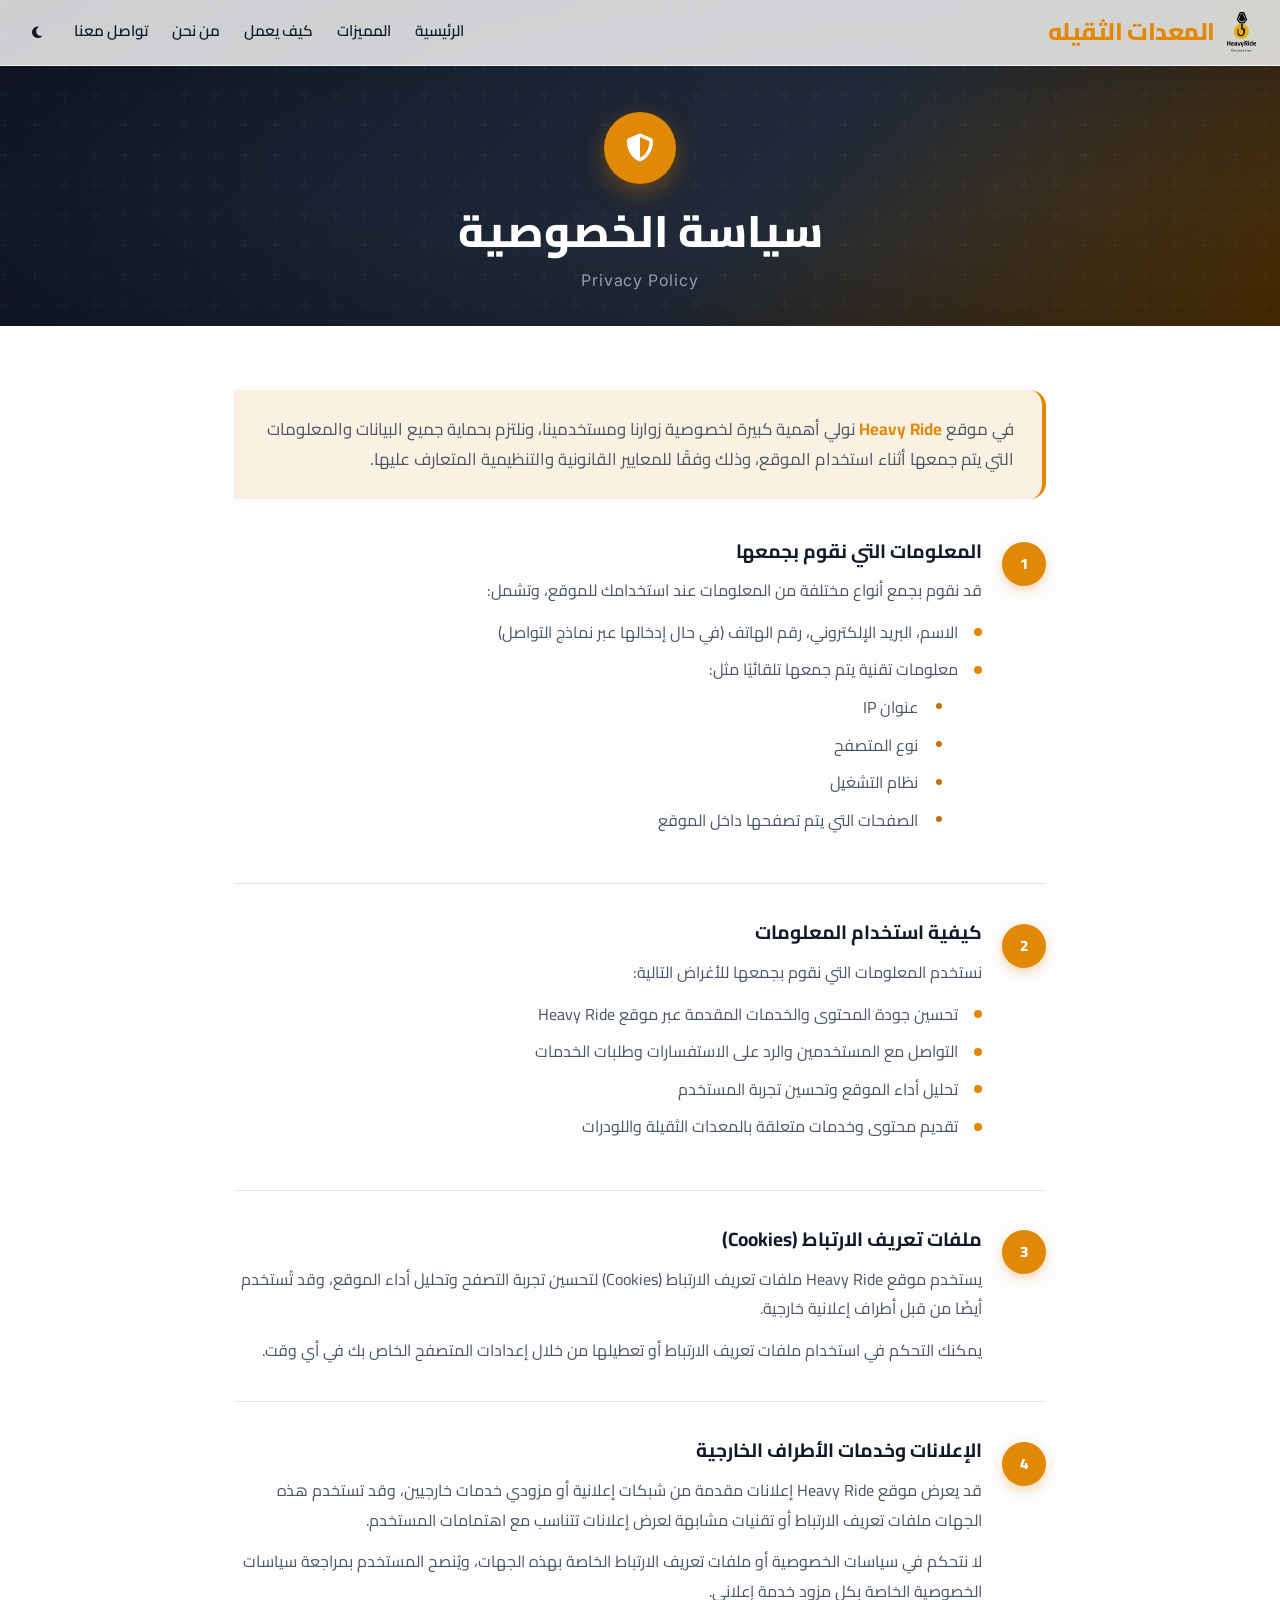
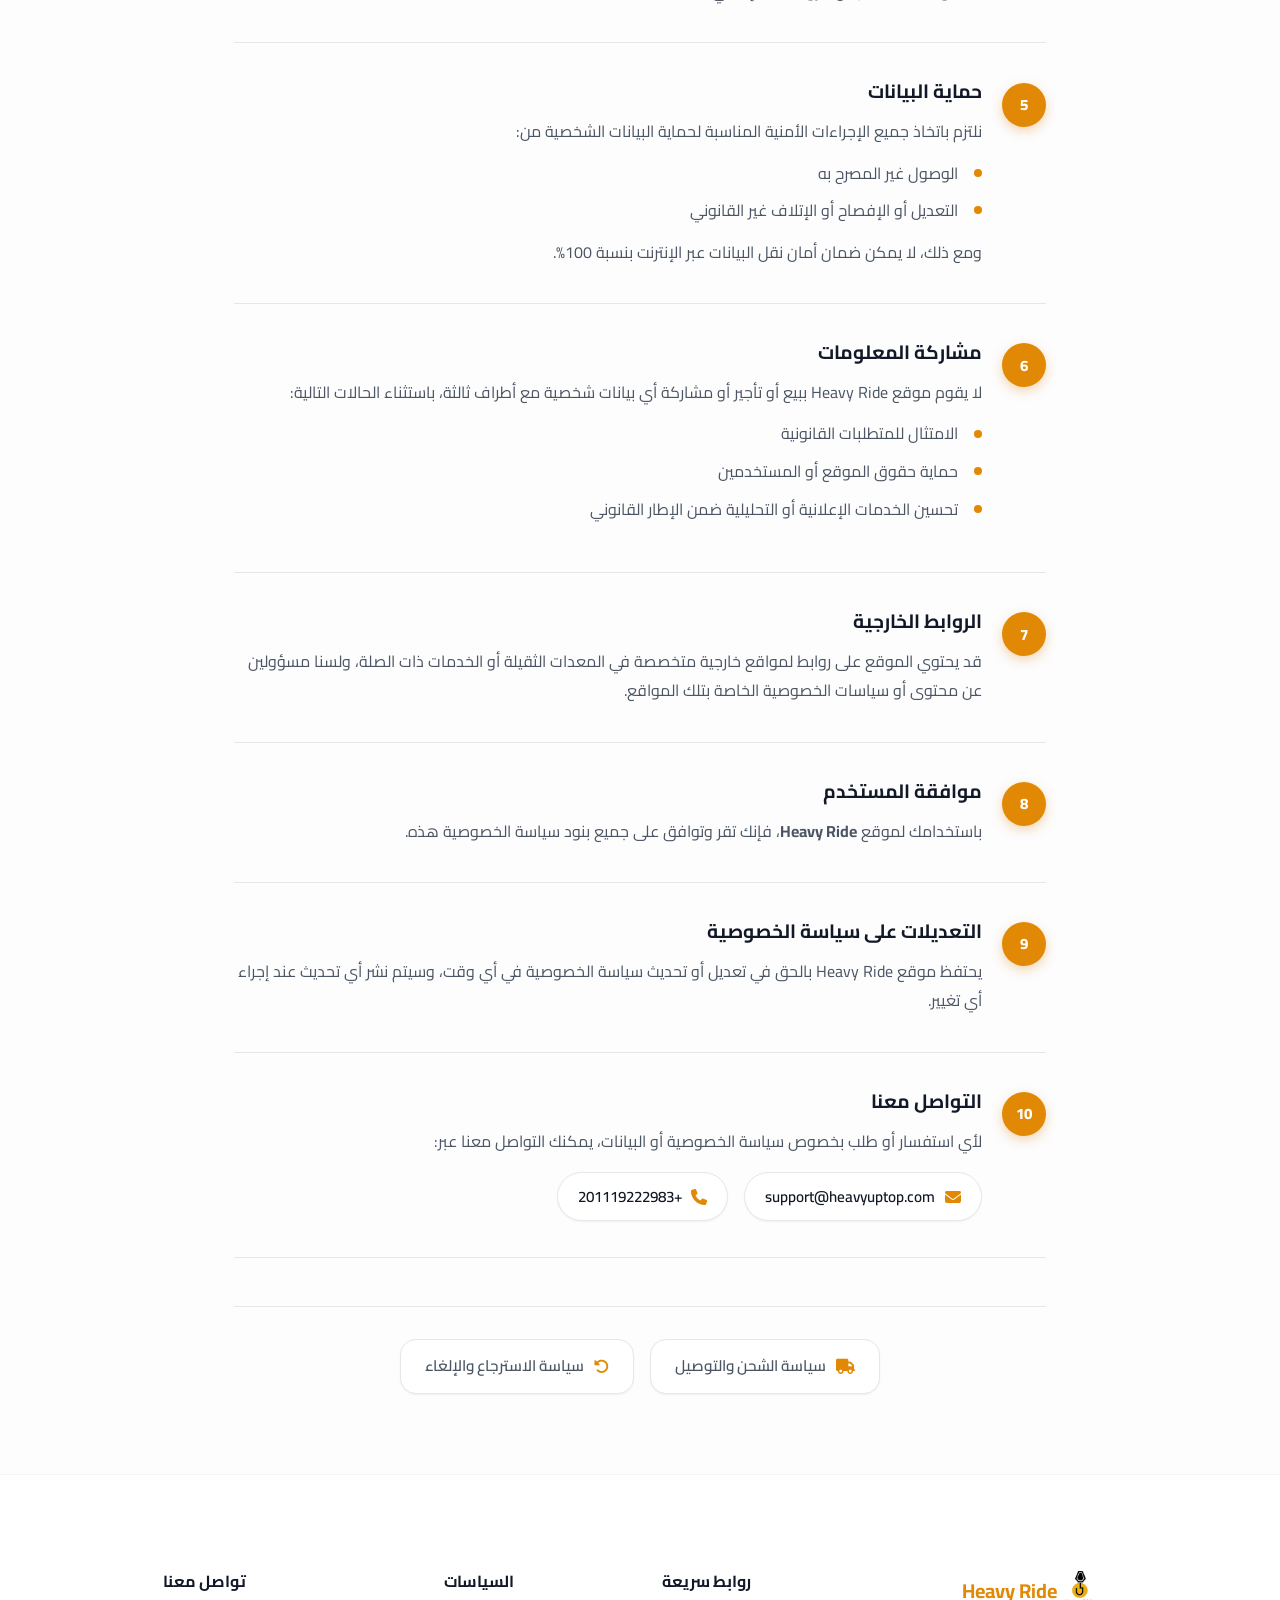
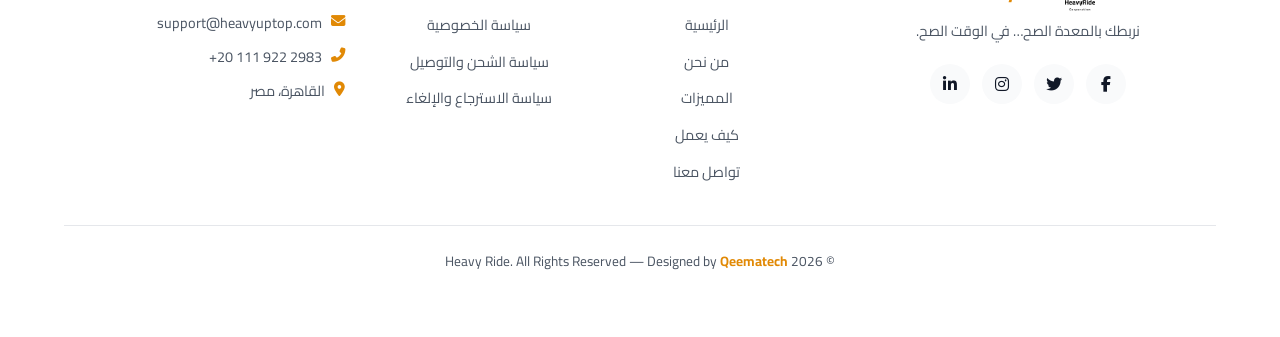
==== commit abd18fdd: "update" ====
--- a/privacy-policy.html
+++ b/privacy-policy.html
@@ -21,18 +21,20 @@
 </head>
 
 <body>
-  <!-- ========== Navigation ========== -->
+  <!-- ========== Navigation (مطابق للصفحة الرئيسية) ========== -->
   <header class="nav" id="nav">
     <div class="nav__container">
       <a href="index.html" class="nav__logo">
-        <img src="img/logo.png" alt="Heavy Ride" class="nav__logo-img">
-        <span>Heavy Ride</span>
+        <img src="img/logo.png" alt="المعدات الثقيله - المنصة الأولى لتأجير المعدات" class="nav__logo-img">
+        <span>المعدات الثقيله</span>
       </a>
       <button class="nav__toggle" id="navToggle" aria-label="فتح القائمة">
         <i class="fas fa-bars"></i>
       </button>
       <nav class="nav__links" id="navLinks">
-        <a href="index.html">الرئيسية</a>
+        <a href="index.html#hero">الرئيسية</a>
+        <a href="index.html#benefits">المميزات</a>
+        <a href="index.html#how-it-works">كيف يعمل</a>
         <a href="index.html#about">من نحن</a>
         <a href="index.html#contact">تواصل معنا</a>
         <button class="theme-toggle" id="themeToggle" aria-label="تبديل الوضع الليلي/النهاري">
@@ -264,7 +266,19 @@
 
     const navToggle = document.getElementById('navToggle');
     const navLinks = document.getElementById('navLinks');
-    navToggle.addEventListener('click', () => navLinks.classList.toggle('nav__links--open'));
+    navToggle.addEventListener('click', () => {
+      navLinks.classList.toggle('is-open');
+      const isOpen = navLinks.classList.contains('is-open');
+      navToggle.setAttribute('aria-label', isOpen ? 'إغلاق القائمة' : 'فتح القائمة');
+      navToggle.querySelector('i').className = isOpen ? 'fas fa-times' : 'fas fa-bars';
+    });
+    navLinks.querySelectorAll('a').forEach(a => {
+      a.addEventListener('click', () => {
+        navLinks.classList.remove('is-open');
+        navToggle.querySelector('i').className = 'fas fa-bars';
+        navToggle.setAttribute('aria-label', 'فتح القائمة');
+      });
+    });
 
     const themeToggle = document.getElementById('themeToggle');
     const themeIcon = document.getElementById('themeIcon');
--- a/style.css
+++ b/style.css
@@ -179,7 +179,13 @@
   padding: 0.5rem;
   font-size: 1.25rem;
   color: var(--text);
-  display: block;
+  display: flex;
+  align-items: center;
+  justify-content: center;
+  min-width: 44px;
+  min-height: 44px;
+  cursor: pointer;
+  -webkit-tap-highlight-color: transparent;
 }
 
 .nav__links {
@@ -197,6 +203,7 @@
   transform: translateY(-10px);
   opacity: 0;
   visibility: hidden;
+  pointer-events: none;
   transition: 0.3s cubic-bezier(0.4, 0, 0.2, 1);
   z-index: 1000;
 }
@@ -205,6 +212,7 @@
   transform: translateY(0);
   opacity: 1;
   visibility: visible;
+  pointer-events: auto;
 }
 
 .nav__links a {
@@ -326,11 +334,14 @@
    ============================================================ */
 .hero {
   position: relative;
+  width: 100%;
+  max-width: 100vw;
   min-height: 100vh;
   display: flex;
   align-items: center;
   padding: 6rem 0 5rem;
   overflow: hidden;
+  box-sizing: border-box;
   /* Always dark — the 3D canvas lives here */
   background: radial-gradient(ellipse at 60% 40%, #0d2137 0%, #090f1a 60%, #000508 100%);
 }
@@ -369,11 +380,16 @@
   grid-template-columns: 1fr;
   gap: 3rem;
   align-items: center;
+  box-sizing: border-box;
+  min-width: 0;
+  overflow-x: hidden;
 }
 
 /* ── Content ── */
 .hero__content {
   text-align: center;
+  min-width: 0;
+  max-width: 100%;
 }
 
 /* Pill badge */
@@ -447,6 +463,57 @@
 @media (max-width: 480px) {
   .hero__cta .btn {
     max-width: 100%;
+  }
+}
+
+/* Hero: يبقى داخل الصفحة بدون overflow على الموبايل */
+@media (max-width: 767px) {
+  .hero {
+    padding: 5rem 0 4rem;
+  }
+  .hero__container {
+    padding: 0 1rem;
+  }
+  .hero__visual {
+    padding: 1.5rem 1rem;
+    overflow: hidden;
+  }
+}
+
+/* العناوين أصغر شوية على الموبايل */
+@media (max-width: 767px) {
+  .hero__title {
+    font-size: 1.6rem;
+  }
+  .section__title {
+    font-size: 1.45rem;
+  }
+  .section__subtitle {
+    font-size: 0.95rem;
+  }
+  .benefit-card h3 {
+    font-size: 1.25rem;
+  }
+  .step__title {
+    font-size: 1.1rem;
+  }
+  .about__features-title {
+    font-size: 1rem;
+  }
+  .about__pillar h4 {
+    font-size: 0.95rem;
+  }
+  .cta-banner__title {
+    font-size: 1.65rem;
+  }
+  .cta-banner__text {
+    font-size: 1rem;
+  }
+  .modal__title {
+    font-size: 1.3rem;
+  }
+  .footer__col-title {
+    font-size: 0.95rem;
   }
 }
 
@@ -520,6 +587,8 @@
   position: relative;
   /* extra space for floating badges */
   padding: 2.5rem 3rem;
+  min-width: 0;
+  max-width: 100%;
 }
 
 /* Ambient glow disc behind the phone */
@@ -2028,6 +2097,14 @@
   opacity: 0.7;
 }
 
+/* Mobile: من نحن + ماذا نقدم — ظاهر من أول التحميل (بدون انتظار AOS) */
+@media (max-width: 767px) {
+  .about [data-aos] {
+    opacity: 1 !important;
+    transform: none !important;
+  }
+}
+
 /* ============================================
    Contact Us Section
    ============================================ */
